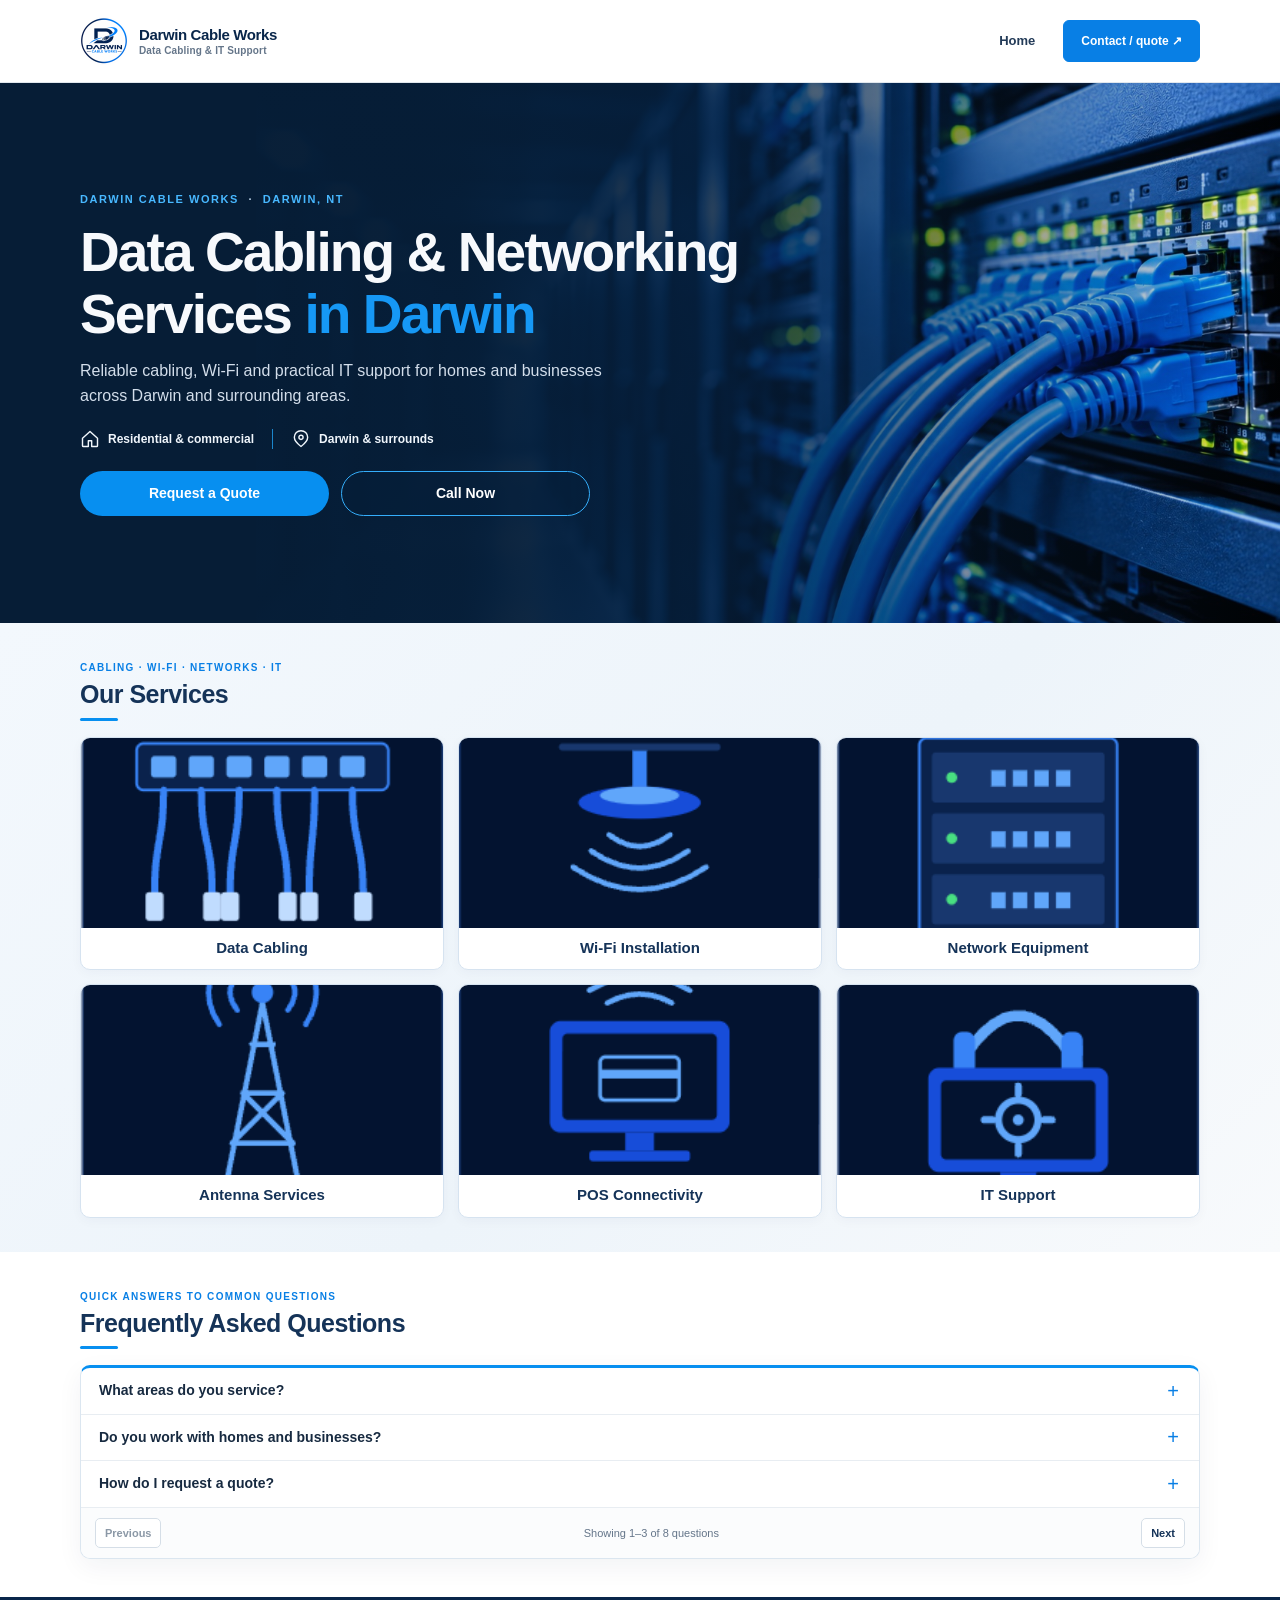
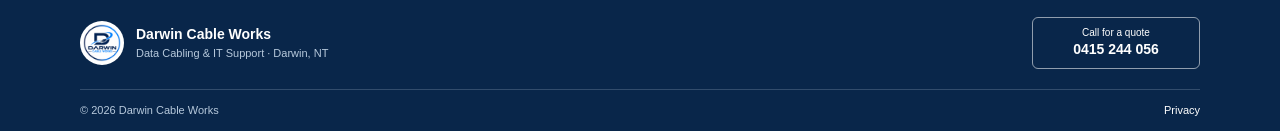
==== index.html @ 323f0bad "Add contact and index pages, implement enquiry form, and generate sitemap - Created contact.html and" ====
<!doctype html>
<html lang="en-AU">
<head>
  <meta charset="utf-8">
  <meta name="viewport" content="width=device-width, initial-scale=1">
  <meta name="theme-color" content="#09264a">
  <title>Data Cabling &amp; Networking in Darwin | Darwin Cable Works</title>
  <meta name="description" content="Data cabling, data points, Wi-Fi, antenna, POS and IT support across Darwin and the Northern Territory. Call 0415 244 056.">
  <meta property="og:type" content="website">
  <meta property="og:title" content="Data Cabling &amp; Networking in Darwin | Darwin Cable Works">
  <meta property="og:description" content="Data cabling, Wi-Fi setup, antenna services, POS connectivity and practical IT support for homes and businesses across Darwin and the Northern Territory.">
  <link rel="icon" href="assets/images/business-logo.png" type="image/png">
  <link rel="stylesheet" href="assets/site.css">
  <script defer src="assets/site.js"></script>
  <script type="application/ld+json">
  {
    "@context": "https://schema.org",
    "@type": "LocalBusiness",
    "name": "Darwin Cable Works",
    "description": "Data and structured cabling, data point installations, networking, Wi-Fi setup, antenna services, POS connectivity and practical IT support for residential and commercial customers in Darwin and across the Northern Territory.",
    "telephone": "+61 415 244 056",
    "areaServed": [{"@type":"City","name":"Darwin"},{"@type":"AdministrativeArea","name":"Northern Territory"}],
    "knowsAbout": ["Data cabling", "Structured cabling", "Data point installations", "Wi-Fi routers", "Wireless access points", "Network switches", "Antenna services", "POS connectivity", "Basic IT setup and troubleshooting"]
  }
  </script>
</head>
<body class="home-page">
  <a class="skip-link" href="#main">Skip to content</a>
  <header class="home-header">
    <div class="home-container home-brand-row">
      <a class="home-brand" href="index.html" aria-label="Darwin Cable Works home">
        <span class="home-brand-logo"><img src="assets/images/business-logo.png" alt="Darwin Cable Works" width="192" height="192"></span>
        <span class="home-brand-name">Darwin Cable Works<span>Data Cabling &amp; IT Support</span></span>
      </a>
      <button class="menu-toggle" type="button" aria-label="Open menu" aria-expanded="false" aria-controls="primary-nav"><span></span><span></span><span></span><span class="sr-only">Open menu</span></button>
      <nav class="primary-nav" id="primary-nav" aria-label="Main navigation">
        <a href="index.html" aria-current="page">Home</a>
        <a class="nav-cta" href="contact.html">Contact / quote ↗</a>
      </nav>
    </div>
  </header>
  <main id="main">
    <section class="home-hero">
      <div class="home-hero-image" aria-hidden="true">
        <img src="assets/images/hero-network-cables.jpg" alt="" width="1366" height="768" fetchpriority="high">
      </div>
      <div class="home-container home-hero-layout">
        <div class="home-hero-copy">
          <p class="home-hero-eyebrow">DARWIN CABLE WORKS <span>·</span> DARWIN, NT</p>
          <h1>Data Cabling &amp; Networking<br>Services <span>in Darwin</span></h1>
          <p>Reliable cabling, Wi-Fi and practical IT support for homes and businesses across Darwin and surrounding areas.</p>
          <ul class="home-hero-highlights" aria-label="Who we help and where we work">
            <li>
              <svg viewBox="0 0 24 24" aria-hidden="true"><path d="M3 11 12 3l9 8v9a1 1 0 0 1-1 1h-6v-7h-4v7H4a1 1 0 0 1-1-1z"/></svg>
              <span>Residential &amp; commercial</span>
            </li>
            <li>
              <svg viewBox="0 0 24 24" aria-hidden="true"><path d="M20 10c0 5-8 11-8 11S4 15 4 10a8 8 0 1 1 16 0Z"/><circle cx="12" cy="10" r="2.5"/></svg>
              <span>Darwin &amp; surrounds</span>
            </li>
          </ul>
          <div class="home-actions">
            <a class="home-button home-button-primary" href="contact.html">Request a Quote</a>
            <a class="home-button home-button-secondary" href="tel:+61415244056">Call Now</a>
          </div>
        </div>
      </div>
    </section>

    <section class="home-services" aria-labelledby="services-heading">
      <div class="home-container">
        <p class="home-section-kicker">Cabling · Wi-Fi · Networks · IT</p>
        <h2 id="services-heading">Our Services</h2>
        <div class="home-service-grid">
          <details class="home-service">
            <summary>
              <img class="home-service-art" src="assets/images/service-data-cabling.png" alt="" width="253" height="190" loading="lazy" decoding="async">
              <span class="home-service-label">Data Cabling</span>
              <span class="home-service-popup"><span class="home-service-popup-title">Data Cabling</span><span>Install data points and structured cabling for reliable wired connections at home or work.</span></span>
            </summary>
          </details>
          <details class="home-service">
            <summary>
              <img class="home-service-art" src="assets/images/service-wifi.png" alt="" width="253" height="190" loading="lazy" decoding="async">
              <span class="home-service-label">Wi-Fi Installation</span>
              <span class="home-service-popup"><span class="home-service-popup-title">Wi-Fi Installation</span><span>Get help setting up Wi-Fi routers and wireless access points for better coverage and connectivity.</span></span>
            </summary>
          </details>
          <details class="home-service">
            <summary>
              <img class="home-service-art" src="assets/images/service-network.png" alt="" width="253" height="190" loading="lazy" decoding="async">
              <span class="home-service-label">Network Equipment</span>
              <span class="home-service-popup"><span class="home-service-popup-title">Network Equipment</span><span>Set up and connect network switches and other equipment to keep your devices communicating.</span></span>
            </summary>
          </details>
          <details class="home-service">
            <summary>
              <img class="home-service-art" src="assets/images/service-antenna.png" alt="" width="253" height="190" loading="lazy" decoding="async">
              <span class="home-service-label">Antenna Services</span>
              <span class="home-service-popup"><span class="home-service-popup-title">Antenna Services</span><span>Get practical help with antenna installation and connectivity for your home or business.</span></span>
            </summary>
          </details>
          <details class="home-service">
            <summary>
              <img class="home-service-art" src="assets/images/service-pos.png" alt="" width="253" height="190" loading="lazy" decoding="async">
              <span class="home-service-label">POS Connectivity</span>
              <span class="home-service-popup"><span class="home-service-popup-title">POS Connectivity</span><span>Connect POS terminals and docket systems to your network to help keep business operations running.</span></span>
            </summary>
          </details>
          <details class="home-service">
            <summary>
              <img class="home-service-art" src="assets/images/service-it-support.png" alt="" width="253" height="190" loading="lazy" decoding="async">
              <span class="home-service-label">IT Support</span>
              <span class="home-service-popup"><span class="home-service-popup-title">IT Support</span><span>Get assistance with basic IT setup, troubleshooting and technical support for everyday issues.</span></span>
            </summary>
          </details>
        </div>
      </div>
    </section>

    <section class="home-faq" aria-labelledby="faq-heading">
      <div class="home-container">
        <p class="home-section-kicker">Quick answers to common questions</p>
        <h2 id="faq-heading">Frequently Asked Questions</h2>
        <div class="home-faq-card" data-faq-pagination>
          <div class="home-faq-page" data-faq-page>
            <details class="home-faq-item">
              <summary>What areas do you service?</summary>
              <p>Darwin Cable Works services Darwin and surrounding areas in the Northern Territory. <a href="contact.html">Contact us</a> to check whether we can assist at your location.</p>
            </details>
            <details class="home-faq-item">
              <summary>Do you work with homes and businesses?</summary>
              <p>Yes. We work with residential and commercial customers in Darwin, with services including data cabling, Wi-Fi installation and network connectivity. Tell us a little about your property and project when you <a href="contact.html">get in touch</a>.</p>
            </details>
            <details class="home-faq-item">
              <summary>How do I request a quote?</summary>
              <p><a href="contact.html">Send an enquiry</a> with a brief description of the work you need and your contact details, or call <a href="tel:+61415244056">0415 244 056</a>. We can discuss your cabling, Wi-Fi or networking requirements and the next step.</p>
            </details>
          </div>
          <div class="home-faq-page" data-faq-page hidden>
            <details class="home-faq-item">
              <summary>What services does Darwin Cable Works provide?</summary>
              <p>Darwin Cable Works provides data cabling, structured cabling, data point installations, networking, antenna services, Wi-Fi router setup, wireless access point installation, network switches and POS system connectivity across Darwin and the Northern Territory. We also offer basic IT setup, troubleshooting and technical support for residential, commercial and business customers. <a href="contact.html">Contact us</a> to discuss a practical solution for your needs.</p>
            </details>
            <details class="home-faq-item">
              <summary>Can you help with Wi-Fi coverage?</summary>
              <p>We provide Wi-Fi installation and can discuss connectivity concerns such as areas with a weak signal. The suitable setup depends on the property and existing network equipment, so share those details when you <a href="contact.html">contact Darwin Cable Works</a>.</p>
            </details>
            <details class="home-faq-item">
              <summary>Do you provide POS connectivity?</summary>
              <p>Yes. POS connectivity is one of our listed services. If your point-of-sale equipment needs a network connection or is having connectivity trouble, <a href="contact.html">contact us</a> with a brief description of your setup and the issue.</p>
            </details>
          </div>
          <div class="home-faq-page" data-faq-page hidden>
            <details class="home-faq-item">
              <summary>Can you help if my docket system is not working?</summary>
              <p>We can help investigate network or cabling connectivity problems affecting a docket system. When you get in touch, let us know what is not working and whether other devices on the network are affected. If the issue is with the system's software or provider, you may also need to contact that provider. <a href="contact.html">Send an enquiry</a> or call <a href="tel:+61415244056">0415 244 056</a>.</p>
            </details>
            <details class="home-faq-item">
              <summary>Can you help if my Wi-Fi access point (AP) is not working?</summary>
              <p>We can discuss Wi-Fi installation and connectivity issues involving an access point (AP). Tell us whether the AP has power, which devices are affected and when the problem began; this helps explain the issue. <a href="contact.html">Send Darwin Cable Works an enquiry</a> or call <a href="tel:+61415244056">0415 244 056</a> to discuss support in Darwin and surrounding areas.</p>
            </details>
          </div>
          <nav class="home-faq-pagination" aria-label="FAQ pages" hidden>
            <button type="button" data-faq-previous disabled>Previous</button>
            <span data-faq-status aria-live="polite"></span>
            <button type="button" data-faq-next>Next</button>
          </nav>
        </div>
      </div>
    </section>

  </main>
  <footer class="site-footer">
    <div class="container footer-compact">
      <a class="footer-brand" href="index.html" aria-label="Darwin Cable Works home">
        <img src="assets/images/business-logo.png" alt="" width="192" height="192">
        <span class="footer-brand-copy"><strong>Darwin Cable Works</strong><span>Data Cabling &amp; IT Support · Darwin, NT</span></span>
      </a>
      <a class="footer-telephone" href="tel:+61415244056"><span>Call for a quote</span><strong>0415 244 056</strong></a>
    </div>
    <div class="container footer-bottom"><span>© <span data-current-year>2026</span> Darwin Cable Works</span><a href="privacy.html">Privacy</a></div>
  </footer>
</body>
</html>
---- assets/site.css ----
:root {
  color-scheme: light;
  --navy: #09264a;
  --blue: #087fe5;
  --ink: #172a40;
  --muted: #647589;
  --line: #e1e7ed;
  --soft: #f5f7f9;
  --white: #fff;
  --body: Inter, "Segoe UI", Arial, sans-serif;
  --display: Inter, "Segoe UI", Arial, sans-serif;
  --container: 1120px;
}

* { box-sizing: border-box; }
html { scroll-behavior: smooth; scroll-padding-top: 88px; }
body { margin: 0; color: var(--ink); background: var(--white); font: 15px/1.7 var(--body); -webkit-font-smoothing: antialiased; }
img { display: block; max-width: 100%; }
a { color: inherit; text-decoration: none; }
button, input, select, textarea { font: inherit; }
a:focus-visible, button:focus-visible, input:focus-visible, textarea:focus-visible, select:focus-visible { outline: 3px solid #005fcc; outline-offset: 3px; }
.container { width: min(calc(100% - 48px), var(--container)); margin-inline: auto; }
.sr-only { position: absolute; width: 1px; height: 1px; padding: 0; margin: -1px; overflow: hidden; clip: rect(0,0,0,0); white-space: nowrap; border: 0; }
.skip-link { position: fixed; z-index: 1000; top: 8px; left: 8px; padding: 10px 14px; background: var(--white); color: var(--navy); transform: translateY(-150%); }
.skip-link:focus { transform: translateY(0); }

.primary-nav { display: flex; align-items: center; gap: 28px; color: #3e5064; font-size: 13px; font-weight: 550; }
.primary-nav > a:not(.nav-cta):hover { color: #0067c7; }
.nav-cta { padding: 10px 17px; border: 1px solid #087fe5; border-radius: 6px; color: var(--white); background: #087fe5; font-size: 12px; font-weight: 650; transition: background .18s, border-color .18s, box-shadow .18s, transform .18s; }
.nav-cta:hover { transform: translateY(-1px); border-color: #0067c7; background: #0067c7; box-shadow: 0 4px 12px rgba(8,127,229,.2); }
.menu-toggle { display: none; padding: 8px; border: 0; background: transparent; cursor: pointer; }
.menu-toggle span:not(.sr-only) { display: block; width: 22px; height: 2px; margin: 5px; background: var(--navy); }

h1, h2, h3, p { margin-top: 0; }
h1, h2, h3 { color: var(--navy); font-family: var(--display); line-height: 1.18; letter-spacing: -.035em; }
h1 { margin-bottom: 18px; font-size: clamp(40px, 5vw, 61px); font-weight: 650; }
h2 { margin-bottom: 15px; font-size: clamp(28px, 3.2vw, 38px); font-weight: 620; }
h3 { margin-bottom: 10px; font-size: 18px; font-weight: 600; }
.eyebrow { margin-bottom: 18px; color: #526a82; font-size: 10px; font-weight: 650; letter-spacing: 1.5px; text-transform: uppercase; }
.button-row { display: flex; align-items: center; flex-wrap: wrap; gap: 24px; }
.button { min-height: 46px; display: inline-flex; align-items: center; justify-content: center; gap: 10px; padding: 0 18px; border: 1px solid transparent; font-size: 12px; font-weight: 650; transition: background .18s, border .18s, color .18s; }
.button-primary { background: #0067c7; color: var(--white); }
.button-primary:hover { background: #0056a8; }
.button-outline { border-color: #c9d3dd; color: var(--navy); background: var(--white); }
.button-outline:hover { border-color: var(--navy); }
.not-found-actions { margin-top: 24px; }
/* Inner pages */
.page-hero { padding: 56px 0 48px; background: var(--soft); }
.breadcrumbs { margin-bottom: 18px; color: #596c80; font-size: 11px; }
.breadcrumbs a { color: #0067c7; text-decoration: underline; text-underline-offset: 2px; }
.page-hero h1 { max-width: 760px; font-size: clamp(36px, 4.5vw, 52px); }
.page-hero > .container > p:last-child { max-width: 680px; margin: 0; color: var(--muted); font-size: 15px; }
.page-content { padding: 60px 0 84px; }
.content-narrow { max-width: 790px; }
.content-narrow > p, .content-narrow li { color: #53667a; font-size: 14px; }
.content-narrow a { color: #0067c7; text-decoration: underline; text-underline-offset: 2px; }
.content-narrow h2 { margin: 32px 0 12px; font-size: 25px; }
.content-narrow ul { padding-left: 20px; }
.content-narrow li { margin: 7px 0; }
/* Contact form */
.contact-page-hero { padding-top: 28px; padding-bottom: 24px; }
.contact-page-hero h1 { max-width: 650px; }
.contact-page-hero .contact-intro { max-width: 570px; }
.contact-actions { display: flex; flex-wrap: wrap; gap: 10px; margin-top: 18px; }
.contact-actions .button { border-radius: 5px; }
.contact-content { padding-top: 30px; padding-bottom: 48px; background: #f7f9fc; }
.contact-layout { display: grid; grid-template-columns: minmax(0, 1.5fr) minmax(240px, .8fr); align-items: start; gap: 20px; }
.contact-form-card, .contact-help-card { border: 1px solid var(--line); border-radius: 8px; background: var(--white); box-shadow: 0 8px 24px rgba(9,38,74,.055); }
.contact-form-card { padding: 24px; }
.contact-form-heading { margin-bottom: 18px; }
.contact-form-heading .eyebrow { margin-bottom: 6px; }
.contact-form-heading h2 { margin-bottom: 5px; font-size: 23px; }
.contact-form-heading p { margin: 0; color: var(--muted); font-size: 13px; }
.enquiry-form { display: grid; grid-template-columns: 1fr 1fr; gap: 14px 12px; }
.form-field { display: flex; flex-direction: column; gap: 5px; }
.form-field.full, .form-status, .form-consent, .form-submit { grid-column: 1 / -1; }
.form-field label { color: var(--navy); font-size: 12px; font-weight: 600; }
.form-field input, .form-field textarea { width: 100%; min-height: 44px; padding: 10px 12px; border: 1px solid #cbd6e1; border-radius: 5px; color: var(--ink); background: var(--white); font-size: 14px; transition: border-color .16s, box-shadow .16s; }
.form-field textarea { min-height: 120px; resize: vertical; }
.form-field input:focus, .form-field textarea:focus { outline: 0; border-color: #078ff0; box-shadow: 0 0 0 3px rgba(8,127,229,.13); }
.form-help { color: var(--muted); font-size: 11px; }
.form-status { padding: 12px; border-left: 3px solid var(--blue); background: #eef6fc; color: var(--navy); font-size: 12px; }
.form-status[hidden] { display: none; }
.form-consent { margin: 0; padding: 12px 14px; border-left: 3px solid var(--blue); background: #f1f7fc; color: #51677c; font-size: 11px; }
.form-consent a { color: #0566bd; text-decoration: underline; text-underline-offset: 2px; }
.form-submit { justify-self: start; border-radius: 5px; cursor: pointer; }
.form-submit:disabled { opacity: .65; cursor: wait; }
.contact-side { display: grid; gap: 14px; }
.contact-help-card { padding: 20px 22px; }
.contact-help-card h2 { margin-bottom: 10px; font-size: 16px; letter-spacing: -.02em; }
.contact-help-card ul { display: grid; gap: 8px; margin: 0; padding: 0; color: #53667a; font-size: 13px; list-style: none; }
.contact-help-card li { position: relative; padding-left: 18px; }
.contact-help-card li::before { position: absolute; left: 0; color: #078ff0; content: "✓"; font-weight: 700; }

/* Footer */
.site-footer { color: #d7e4f2; background: #09264a; }
.footer-compact { display: flex; align-items: center; justify-content: space-between; gap: 20px; padding-block: 20px; }
.footer-brand { display: flex; align-items: center; gap: 12px; color: white; }
.footer-brand img { width: 44px; height: 44px; flex: 0 0 44px; padding: 3px; border-radius: 50%; background: white; object-fit: contain; }
.footer-brand-copy { display: grid; gap: 2px; }
.footer-brand-copy strong { font-size: 14px; font-weight: 700; line-height: 1.3; }
.footer-brand-copy > span { color: #b7c9dc; font-size: 11px; line-height: 1.4; }
.footer-bottom { display: flex; justify-content: space-between; gap: 14px; padding: 11px 0; border-top: 1px solid rgba(215,228,242,.2); color: #b7c9dc; font-size: 11px; }
.footer-bottom a { color: white; text-underline-offset: 3px; }
.footer-bottom a:hover { text-decoration: underline; }
.footer-telephone { display: grid; gap: 1px; min-width: 168px; padding: 8px 14px; border: 1px solid rgba(255,255,255,.55); border-radius: 6px; color: white; text-align: center; transition: background .18s, border-color .18s; }
.footer-telephone span { font-size: 10px; line-height: 1.3; }
.footer-telephone strong { font-size: 14px; line-height: 1.4; }
.footer-telephone:hover { border-color: #078ff0; background: #087fe5; }

@media (max-width: 760px) {
  .container { width: min(calc(100% - 36px), var(--container)); }
  .menu-toggle { display: block; }
  .primary-nav { position: absolute; top: 67px; right: 0; left: 0; display: none; align-items: stretch; gap: 0; padding: 10px 18px 18px; border-bottom: 1px solid var(--line); background: var(--white); }
  .primary-nav.is-open { display: flex; flex-direction: column; }
  .primary-nav > a:not(.nav-cta) { padding: 11px 5px; border-bottom: 1px solid var(--line); }
  .nav-cta { margin-top: 12px; text-align: center; }
  .home-header .primary-nav { top: 100%; right: 0; left: 0; padding: 10px 12px 14px; border-bottom: 1px solid var(--line); background: white; }
  .home-header .primary-nav > a:not(.nav-cta) { color: var(--navy); border-bottom-color: var(--line); }
  .home-header .nav-cta { margin-top: 10px; text-align: center; }
  .page-hero { padding: 42px 0 36px; }
  .page-content { padding: 42px 0 60px; }
  .contact-layout { grid-template-columns: minmax(0, 1.25fr) minmax(210px, .8fr); gap: 14px; }
  .contact-form-card { padding: 18px; }
  .footer-compact { padding-block: 16px; }
  .footer-brand { gap: 9px; }
  .footer-brand img { width: 40px; height: 40px; flex-basis: 40px; }
  .footer-brand-copy strong { font-size: 13px; }
  .footer-brand-copy > span { font-size: 10px; }
  .footer-telephone { min-width: 150px; }
  .footer-bottom { flex-wrap: wrap; }
}

@media (max-width: 480px) {
  h1 { font-size: 37px; }
  .button-row { gap: 16px; }
  .enquiry-form { grid-template-columns: 1fr; }
  .form-field.full, .form-status, .form-consent, .form-submit { grid-column: 1; }
  .contact-layout { grid-template-columns: 1fr; }
  .contact-content { padding-top: 22px; padding-bottom: 34px; }
  .contact-form-card { padding: 18px; }
  .contact-help-card { padding: 18px; }
  .footer-compact { align-items: stretch; flex-direction: column; gap: 12px; }
  .footer-telephone { display: flex; align-items: center; justify-content: space-between; min-width: 0; padding: 9px 12px; text-align: left; }
  .footer-telephone span { font-size: 11px; }
  .footer-bottom { font-size: 10px; }
}

@media (prefers-reduced-motion: reduce) {
  *, *::before, *::after { scroll-behavior: auto !important; transition-duration: .01ms !important; }
}

/* Compact, mobile-first homepage inspired by the supplied reference */
.home-page { color: #181818; }
.home-container { width: min(calc(100% - 26px), 1120px); margin-inline: auto; }
.home-header, .home-hero { color: #f7f9fc; background: #0b284b; }
.home-header { color: var(--navy); background: white; border-bottom: 1px solid #e1e7ed; }
.home-header { position: relative; z-index: 100; }
.home-brand-row { position: relative; min-height: 78px; display: flex; align-items: center; justify-content: space-between; gap: 16px; }
.home-brand { display: flex; align-items: center; gap: 11px; min-width: 0; }
.home-brand-logo { width: 48px; height: 48px; flex: 0 0 48px; overflow: hidden; border-radius: 50%; background: white; }
.home-brand-logo img { width: 100%; height: 100%; object-fit: contain; }
.home-brand-name { display: grid; gap: 1px; color: var(--navy); font-size: 15px; font-weight: 750; letter-spacing: -.025em; line-height: 1.2; }
.home-brand-name span { color: #647589; font-size: 10px; font-weight: 550; letter-spacing: .015em; }
.home-header .primary-nav { color: #233b58; }
.home-header .primary-nav > a:not(.nav-cta):hover { color: #0067c7; }
.home-header .nav-cta { border-color: #087fe5; color: #fff; }
.home-header .nav-cta:hover { border-color: #0067c7; color: #fff; background: #0067c7; }
.home-header .menu-toggle span:not(.sr-only) { background: var(--navy); }
.home-hero { position: relative; isolation: isolate; overflow: hidden; min-height: 430px; display: flex; align-items: center; padding: 48px 0; background: #061d36; }
.home-hero::before { position: absolute; z-index: -1; inset: 0; background: linear-gradient(90deg, #061d36 0%, rgba(6,29,54,.98) 37%, rgba(6,29,54,.82) 57%, rgba(6,29,54,.2) 100%); content: ""; }
.home-hero-layout { position: relative; z-index: 1; width: min(calc(100% - 26px), 1120px); }
.home-hero-copy { max-width: 660px; min-width: 0; }
.home-hero-image { position: absolute; z-index: -2; inset: 0 0 0 27%; overflow: hidden; }
.home-hero-image img { width: 100%; height: 100%; object-fit: cover; object-position: center; }
.home-hero-eyebrow { margin: 0 0 14px; color: #48b8ff; font-size: 11px; font-weight: 700; letter-spacing: .14em; }
.home-hero-eyebrow span { padding-inline: 5px; color: #c1d9ee; }
.home-hero h1 { max-width: 760px; margin: 0 0 14px; color: #f7f9fc; font-size: clamp(33px, 4.3vw, 56px); font-weight: 700; letter-spacing: -.035em; line-height: 1.12; }
.home-hero h1 span { color: #1698f5; }
.home-hero-copy > p:not(.home-hero-eyebrow) { max-width: 570px; margin: 0 0 20px; color: #d3deeb; font-size: 16px; line-height: 1.55; }
.home-hero-highlights { display: flex; flex-wrap: wrap; gap: 0; margin: 0 0 22px; padding: 0; list-style: none; }
.home-hero-highlights li { display: flex; align-items: center; gap: 8px; padding: 0 18px; color: #f0f6fc; font-size: 12px; font-weight: 550; }
.home-hero-highlights li:first-child { padding-left: 0; }
.home-hero-highlights li + li { border-left: 1px solid rgba(35,169,255,.75); }
.home-hero-highlights svg { width: 20px; height: 20px; flex: 0 0 auto; fill: none; stroke: #f0f6fc; stroke-width: 1.7; stroke-linecap: round; stroke-linejoin: round; }
.home-actions { display: grid; grid-template-columns: 1fr 1fr; gap: 8px; }
.home-button { min-height: 46px; display: inline-flex; align-items: center; justify-content: center; padding: 9px 22px; border: 1px solid transparent; border-radius: 999px; font-size: 14px; font-weight: 650; text-align: center; transition: background .16s, color .16s, border-color .16s, transform .16s; }
.home-button:hover { transform: translateY(-2px); }
.home-button-primary { color: white; background: #078ff0; }
.home-button-primary:hover { background: #0056a8; }
.home-button-secondary { border-color: #35aefb; color: white; background: rgba(5,31,57,.48); }
.home-button-secondary:hover { color: var(--navy); background: white; }
.home-services { position: relative; padding: 26px 0 24px; background: linear-gradient(135deg, #f3f8fd 0%, #edf4fa 55%, #f8fafc 100%); }
.home-section-kicker { margin: 0 0 5px; color: #087fe5; font-size: 10px; font-weight: 700; letter-spacing: .13em; line-height: 1.4; text-transform: uppercase; }
.home-services h2 { position: relative; margin: 0 0 14px; color: #153358; font-size: 21px; font-weight: 700; letter-spacing: -.02em; }
.home-services h2::after, .home-faq h2::after { display: block; width: 38px; height: 3px; margin-top: 8px; border-radius: 3px; background: #078ff0; content: ""; }
.home-service-grid { display: grid; grid-template-columns: repeat(2, minmax(0, 1fr)); gap: 10px; }
.home-service { position: relative; overflow: hidden; border: 1px solid #d6e3f0; border-radius: 10px; color: #153358; background: white; box-shadow: 0 3px 12px rgba(9,38,74,.035); animation: service-enter .45s ease-out both; transition: border-color .2s ease, box-shadow .2s ease, transform .2s ease; }
.home-service:nth-child(2) { animation-delay: 60ms; }
.home-service:nth-child(3) { animation-delay: 120ms; }
.home-service:nth-child(4) { animation-delay: 180ms; }
.home-service:nth-child(5) { animation-delay: 240ms; }
.home-service:nth-child(6) { animation-delay: 300ms; }
.home-service:hover, .home-service[open] { transform: translateY(-3px); border-color: #8fc7f5; box-shadow: 0 9px 22px rgba(9, 38, 74, .1); }
.home-service summary { position: relative; display: block; list-style: none; cursor: pointer; }
.home-service summary::-webkit-details-marker { display: none; }
.home-service summary:focus-visible { outline: 3px solid #078ff0; outline-offset: -3px; }
.home-service-art { display: block; width: 100%; aspect-ratio: 253 / 190; object-fit: cover; background: #0b1c35; transition: transform .25s ease; }
.home-service:hover .home-service-art { transform: scale(1.025); }
.home-service-label { display: block; padding: 10px 12px 12px; font-size: 14px; font-weight: 600; line-height: 1.3; text-align: center; }
.home-service-popup { display: none; gap: 7px; padding: 12px 14px; color: #dcecff; background: #0b1c35; font-size: 13px; line-height: 1.5; text-align: center; }
.home-service[open] .home-service-popup { display: grid; }
.home-service-popup-title { color: white; font-size: 15px; font-weight: 700; }
@media (hover: hover) {
  .home-service:hover .home-service-popup,
  .home-service:focus-within .home-service-popup { position: absolute; inset: 0; display: grid; align-content: center; padding: 20px; color: white; background: #0b1c35; font-size: 14px; }
}
.home-faq { padding: 26px 0; background: #fff; }
.home-faq h2 { margin: 0 0 14px; color: #153358; font-size: 21px; font-weight: 700; letter-spacing: -.02em; }
.home-faq-card { overflow: hidden; border: 1px solid #dbe6f0; border-top: 3px solid #078ff0; border-radius: 10px; background: white; box-shadow: 0 8px 26px rgba(9,38,74,.055); }
.home-faq-item { padding: 0 16px; transition: background-color .18s ease; }
.home-faq-item:hover { background: #f2f8fe; }
.home-faq-item + .home-faq-item { border-top: 1px solid #e8edf2; }
.home-faq-item summary { position: relative; padding: 13px 30px 13px 0; color: #172a40; font-size: 13px; font-weight: 600; line-height: 1.4; list-style: none; cursor: pointer; }
.home-faq-item summary::-webkit-details-marker { display: none; }
.home-faq-item summary::after { position: absolute; top: 50%; right: 2px; color: #087fe5; content: "+"; font-size: 20px; font-weight: 400; transform: translateY(-50%); transition: transform .2s ease; }
.home-faq-item summary:hover::after { transform: translateY(-50%) scale(1.2); }
.home-faq-item[open] summary::after { content: "−"; }
.home-faq-item[open] summary::after { transform: translateY(-50%) rotate(90deg); }
.home-faq-item summary:focus-visible { outline: 3px solid #005fcc; outline-offset: -3px; }
.home-faq-item p { margin: -2px 0 14px; padding-right: 22px; color: #53667a; font-size: 12px; line-height: 1.6; }
.home-faq-item[open] p { animation: faq-answer-enter .22s ease-out both; }
.home-faq-item p a { color: #0067c7; text-decoration: underline; text-underline-offset: 2px; }
.home-faq-pagination { display: flex; align-items: center; justify-content: space-between; gap: 12px; padding: 10px 14px; border-top: 1px solid #e8edf2; background: #fbfcfd; }
.home-faq-pagination[hidden] { display: none; }
.home-faq-pagination button { padding: 5px 9px; border: 1px solid #d5dee7; border-radius: 5px; color: #153358; background: white; font: inherit; font-size: 11px; font-weight: 600; cursor: pointer; }
.home-faq-pagination button:hover:not(:disabled) { border-color: #087fe5; color: #0067c7; }
.home-faq-pagination button:disabled { color: #8b98a6; cursor: not-allowed; }
.home-faq-pagination span { color: #647589; font-size: 11px; text-align: center; }
@keyframes service-enter {
  from { opacity: 0; transform: translateY(8px); }
  to { opacity: 1; transform: translateY(0); }
}

@keyframes faq-answer-enter {
  from { opacity: 0; transform: translateY(-3px); }
  to { opacity: 1; transform: translateY(0); }
}

@media (min-width: 761px) {
  .home-brand-row { min-height: 82px; }
  .home-hero { min-height: 540px; padding: 64px 0; }
  .home-hero-layout { width: min(calc(100% - 48px), 1120px); }
  .home-hero-copy { max-width: 780px; }
  .home-hero-image { inset-inline-start: 20%; }
  .home-hero::before { background: linear-gradient(90deg, #061d36 0%, rgba(6,29,54,.98) 36%, rgba(6,29,54,.84) 54%, rgba(6,29,54,.08) 100%); }
  .home-actions { max-width: 510px; gap: 12px; }
  .home-button { min-height: 45px; }
  .home-services { padding: 38px 0 34px; }
  .home-services h2 { margin-bottom: 16px; font-size: 25px; }
  .home-service-grid { grid-template-columns: repeat(3, minmax(0, 1fr)); gap: 14px; }
  .home-service-label { font-size: 15px; }
  .home-faq { padding: 38px 0; }
  .home-faq h2 { margin-bottom: 16px; font-size: 25px; }
  .home-faq-item { padding-inline: 18px; }
  .home-faq-item summary { font-size: 14px; }
  .home-faq-item p { font-size: 13px; }
}

@media (max-width: 420px) {
  .home-container { width: calc(100% - 24px); }
  .home-brand-row { min-height: 68px; gap: 8px; }
  .home-brand { gap: 8px; }
  .home-brand-logo { width: 40px; height: 40px; flex-basis: 40px; }
  .home-brand-name { font-size: 13px; }
  .home-brand-name span { font-size: 9px; }
  .home-hero { min-height: 0; padding: 36px 0 32px; }
  .home-hero::before { background: linear-gradient(90deg, rgba(6,29,54,.93), rgba(6,29,54,.76)); }
  .home-hero-image { inset-inline-start: 0; opacity: .72; }
  .home-hero-image img { object-position: 62% center; }
  .home-hero h1 { font-size: clamp(30px, 8vw, 38px); }
  .home-hero-copy > p:not(.home-hero-eyebrow) { font-size: 14px; }
  .home-hero-highlights { gap: 10px 0; }
  .home-hero-highlights li { padding-inline: 10px; font-size: 11px; }
  .home-hero-highlights li:first-child { padding-left: 0; }
  .home-actions { max-width: 420px; }
  .home-button { min-height: 42px; padding-inline: 16px; font-size: 12px; }
  .home-button { min-height: 37px; padding-inline: 8px; font-size: 12px; }
  .home-service-label { font-size: 13px; }
}

@media (prefers-reduced-motion: reduce) {
  .home-service, .home-faq-item[open] p { animation: none; }
  .home-service, .home-service-art, .home-faq-item, .home-faq-item summary::after { transition: none; }
  .home-service:hover { transform: none; }
}
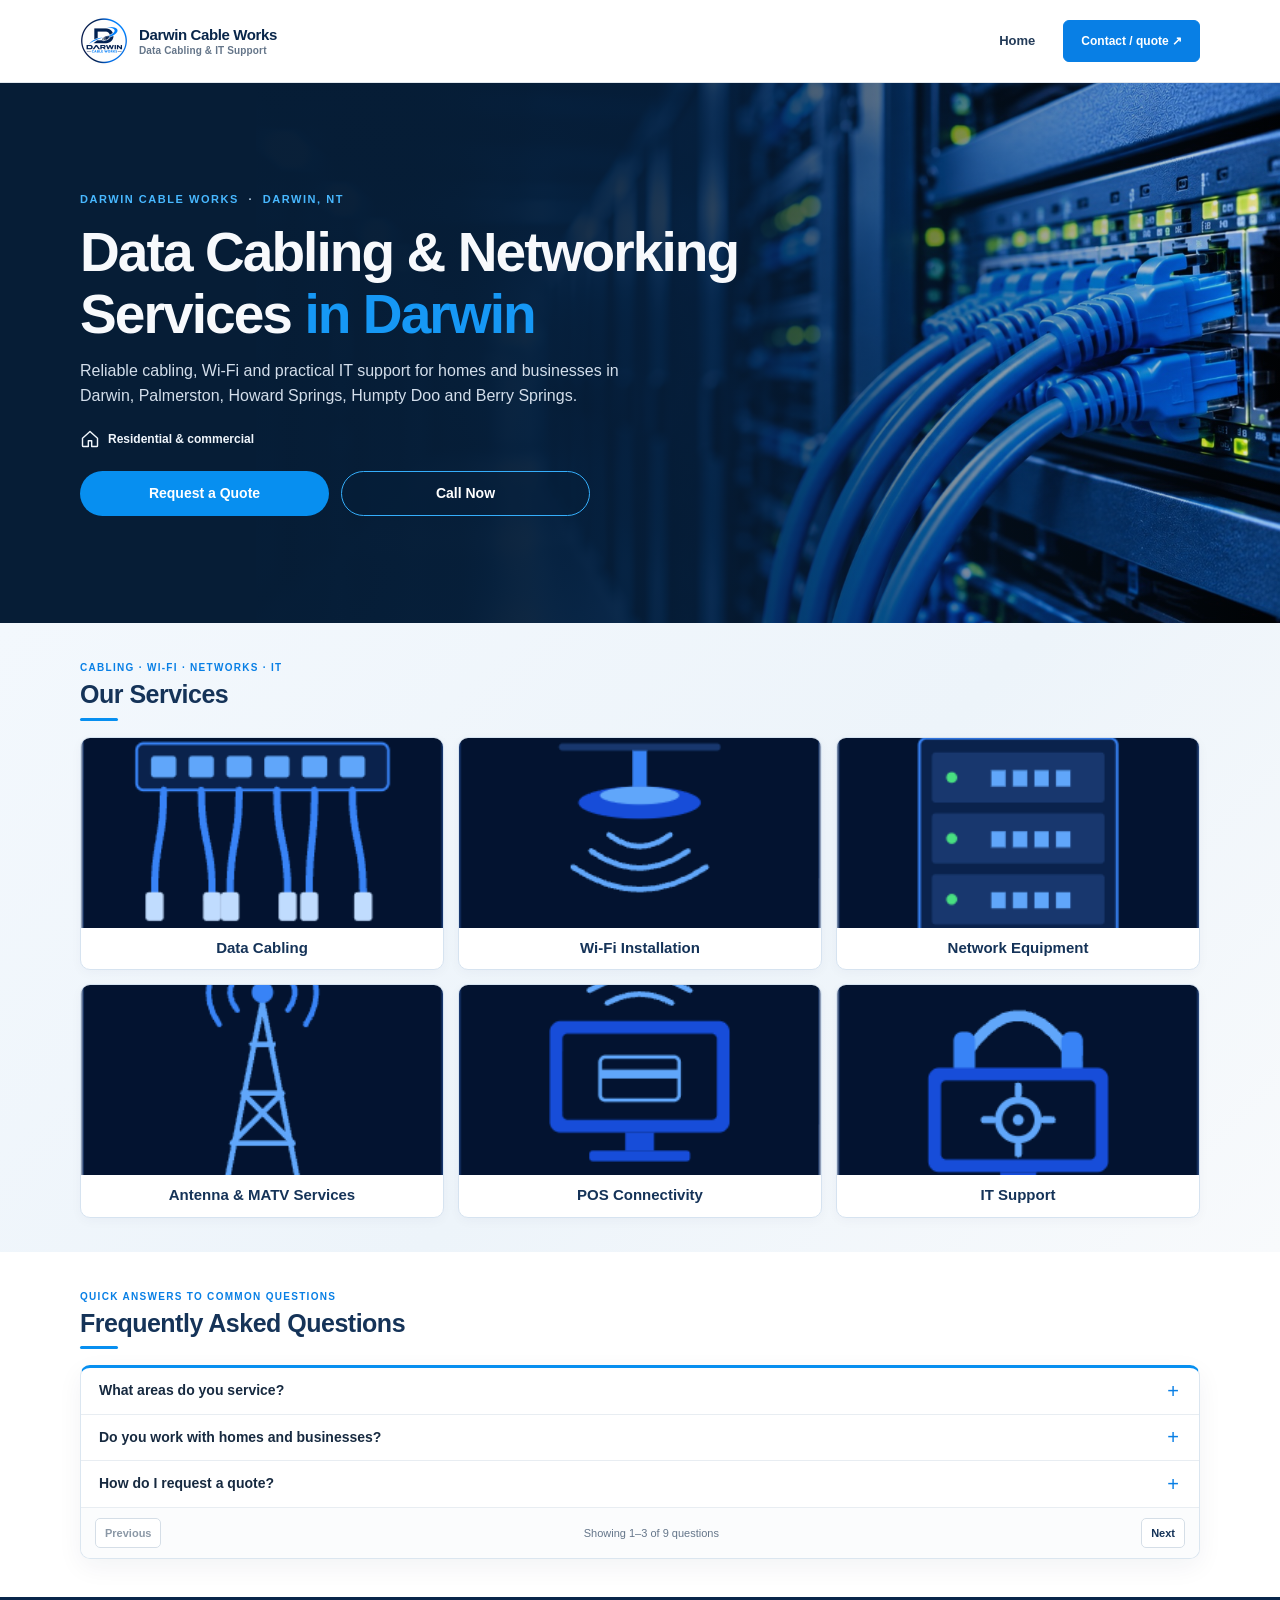
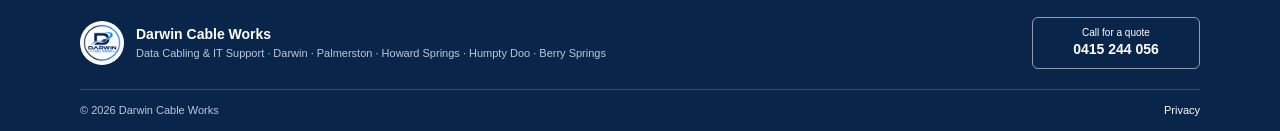
==== commit abe9d39a: "Improve local service-area SEO Name confirmed service areas, clarify MATV and computer setup, and re" ====
--- a/index.html
+++ b/index.html
@@ -5,10 +5,21 @@
   <meta name="viewport" content="width=device-width, initial-scale=1">
   <meta name="theme-color" content="#09264a">
   <title>Data Cabling &amp; Networking in Darwin | Darwin Cable Works</title>
-  <meta name="description" content="Data cabling, data points, Wi-Fi, antenna, POS and IT support across Darwin and the Northern Territory. Call 0415 244 056.">
+  <meta name="description" content="Data cabling, data points, Wi-Fi, antenna, POS and IT support in Darwin, Palmerston, Howard Springs, Humpty Doo and Berry Springs. Call 0415 244 056.">
+  <link rel="canonical" href="https://aayushtiwari115.github.io/Darwin-Cable-Works/">
   <meta property="og:type" content="website">
+  <meta property="og:site_name" content="Darwin Cable Works">
+  <meta property="og:locale" content="en_AU">
+  <meta property="og:url" content="https://aayushtiwari115.github.io/Darwin-Cable-Works/">
   <meta property="og:title" content="Data Cabling &amp; Networking in Darwin | Darwin Cable Works">
-  <meta property="og:description" content="Data cabling, Wi-Fi setup, antenna services, POS connectivity and practical IT support for homes and businesses across Darwin and the Northern Territory.">
+  <meta property="og:description" content="Data cabling, Wi-Fi setup, antenna services, POS connectivity and practical IT support in Darwin, Palmerston, Howard Springs, Humpty Doo and Berry Springs.">
+  <meta property="og:image" content="https://aayushtiwari115.github.io/Darwin-Cable-Works/assets/images/hero-network-cables.jpg">
+  <meta property="og:image:alt" content="Blue network cables representing Darwin Cable Works data cabling services">
+  <meta name="twitter:card" content="summary_large_image">
+  <meta name="twitter:title" content="Data Cabling &amp; Networking in Darwin | Darwin Cable Works">
+  <meta name="twitter:description" content="Data cabling, Wi-Fi setup, antenna services, POS connectivity and practical IT support in Darwin, Palmerston, Howard Springs, Humpty Doo and Berry Springs.">
+  <meta name="twitter:image" content="https://aayushtiwari115.github.io/Darwin-Cable-Works/assets/images/hero-network-cables.jpg">
+  <meta name="twitter:image:alt" content="Blue network cables representing Darwin Cable Works data cabling services">
   <link rel="icon" href="assets/images/business-logo.png" type="image/png">
   <link rel="stylesheet" href="assets/site.css">
   <script defer src="assets/site.js"></script>
@@ -17,10 +28,16 @@
     "@context": "https://schema.org",
     "@type": "LocalBusiness",
     "name": "Darwin Cable Works",
-    "description": "Data and structured cabling, data point installations, networking, Wi-Fi setup, antenna services, POS connectivity and practical IT support for residential and commercial customers in Darwin and across the Northern Territory.",
+    "description": "Data and structured cabling, data point installations, networking, Wi-Fi setup, antenna and MATV services, POS connectivity and practical IT support for residential and commercial customers in Darwin, Palmerston, Howard Springs, Humpty Doo and Berry Springs.",
     "telephone": "+61 415 244 056",
-    "areaServed": [{"@type":"City","name":"Darwin"},{"@type":"AdministrativeArea","name":"Northern Territory"}],
-    "knowsAbout": ["Data cabling", "Structured cabling", "Data point installations", "Wi-Fi routers", "Wireless access points", "Network switches", "Antenna services", "POS connectivity", "Basic IT setup and troubleshooting"]
+    "areaServed": [
+      {"@type":"City","name":"Darwin"},
+      {"@type":"Place","name":"Palmerston"},
+      {"@type":"Place","name":"Howard Springs"},
+      {"@type":"Place","name":"Humpty Doo"},
+      {"@type":"Place","name":"Berry Springs"}
+    ],
+    "knowsAbout": ["Data cabling", "Structured cabling", "Data point installations", "Wi-Fi routers", "Wireless access points", "Network switches", "Antenna services", "MATV systems", "POS connectivity", "Basic IT setup and troubleshooting"]
   }
   </script>
 </head>
@@ -48,15 +65,11 @@
         <div class="home-hero-copy">
           <p class="home-hero-eyebrow">DARWIN CABLE WORKS <span>·</span> DARWIN, NT</p>
           <h1>Data Cabling &amp; Networking<br>Services <span>in Darwin</span></h1>
-          <p>Reliable cabling, Wi-Fi and practical IT support for homes and businesses across Darwin and surrounding areas.</p>
+          <p>Reliable cabling, Wi-Fi and practical IT support for homes and businesses in Darwin, Palmerston, Howard Springs, Humpty Doo and Berry Springs.</p>
           <ul class="home-hero-highlights" aria-label="Who we help and where we work">
             <li>
               <svg viewBox="0 0 24 24" aria-hidden="true"><path d="M3 11 12 3l9 8v9a1 1 0 0 1-1 1h-6v-7h-4v7H4a1 1 0 0 1-1-1z"/></svg>
               <span>Residential &amp; commercial</span>
-            </li>
-            <li>
-              <svg viewBox="0 0 24 24" aria-hidden="true"><path d="M20 10c0 5-8 11-8 11S4 15 4 10a8 8 0 1 1 16 0Z"/><circle cx="12" cy="10" r="2.5"/></svg>
-              <span>Darwin &amp; surrounds</span>
             </li>
           </ul>
           <div class="home-actions">
@@ -96,8 +109,8 @@
           <details class="home-service">
             <summary>
               <img class="home-service-art" src="assets/images/service-antenna.png" alt="" width="253" height="190" loading="lazy" decoding="async">
-              <span class="home-service-label">Antenna Services</span>
-              <span class="home-service-popup"><span class="home-service-popup-title">Antenna Services</span><span>Get practical help with antenna installation and connectivity for your home or business.</span></span>
+              <span class="home-service-label">Antenna &amp; MATV Services</span>
+              <span class="home-service-popup"><span class="home-service-popup-title">Antenna &amp; MATV Services</span><span>Get practical help with antenna and MATV installation and connectivity for your home or business.</span></span>
             </summary>
           </details>
           <details class="home-service">
@@ -126,7 +139,7 @@
           <div class="home-faq-page" data-faq-page>
             <details class="home-faq-item">
               <summary>What areas do you service?</summary>
-              <p>Darwin Cable Works services Darwin and surrounding areas in the Northern Territory. <a href="contact.html">Contact us</a> to check whether we can assist at your location.</p>
+              <p>Darwin Cable Works services Darwin, Palmerston, Howard Springs, Humpty Doo and Berry Springs. <a href="contact.html">Contact us</a> to check whether we can assist at your location.</p>
             </details>
             <details class="home-faq-item">
               <summary>Do you work with homes and businesses?</summary>
@@ -140,7 +153,7 @@
           <div class="home-faq-page" data-faq-page hidden>
             <details class="home-faq-item">
               <summary>What services does Darwin Cable Works provide?</summary>
-              <p>Darwin Cable Works provides data cabling, structured cabling, data point installations, networking, antenna services, Wi-Fi router setup, wireless access point installation, network switches and POS system connectivity across Darwin and the Northern Territory. We also offer basic IT setup, troubleshooting and technical support for residential, commercial and business customers. <a href="contact.html">Contact us</a> to discuss a practical solution for your needs.</p>
+              <p>Darwin Cable Works provides data cabling, structured cabling, data point installations, networking, antenna and MATV services, Wi-Fi router setup, wireless access point installation, network switches and POS system connectivity in Darwin, Palmerston, Howard Springs, Humpty Doo and Berry Springs. We also offer basic IT setup, troubleshooting and technical support for residential, commercial and business customers. <a href="contact.html">Contact us</a> to discuss a practical solution for your needs.</p>
             </details>
             <details class="home-faq-item">
               <summary>Can you help with Wi-Fi coverage?</summary>
@@ -158,7 +171,11 @@
             </details>
             <details class="home-faq-item">
               <summary>Can you help if my Wi-Fi access point (AP) is not working?</summary>
-              <p>We can discuss Wi-Fi installation and connectivity issues involving an access point (AP). Tell us whether the AP has power, which devices are affected and when the problem began; this helps explain the issue. <a href="contact.html">Send Darwin Cable Works an enquiry</a> or call <a href="tel:+61415244056">0415 244 056</a> to discuss support in Darwin and surrounding areas.</p>
+              <p>We can discuss Wi-Fi installation and connectivity issues involving an access point (AP). Tell us whether the AP has power, which devices are affected and when the problem began; this helps explain the issue. <a href="contact.html">Send Darwin Cable Works an enquiry</a> or call <a href="tel:+61415244056">0415 244 056</a> to discuss support in Darwin, Palmerston, Howard Springs, Humpty Doo or Berry Springs.</p>
+            </details>
+            <details class="home-faq-item">
+              <summary>Can you help set up a computer and connect its devices?</summary>
+              <p>Darwin Cable Works can help with basic computer setup and connecting devices such as printers to your Wi-Fi or network. Tell us what equipment you have and what you need help setting up when you <a href="contact.html">send an enquiry</a>.</p>
             </details>
           </div>
           <nav class="home-faq-pagination" aria-label="FAQ pages" hidden>
@@ -175,7 +192,7 @@
     <div class="container footer-compact">
       <a class="footer-brand" href="index.html" aria-label="Darwin Cable Works home">
         <img src="assets/images/business-logo.png" alt="" width="192" height="192">
-        <span class="footer-brand-copy"><strong>Darwin Cable Works</strong><span>Data Cabling &amp; IT Support · Darwin, NT</span></span>
+        <span class="footer-brand-copy"><strong>Darwin Cable Works</strong><span>Data Cabling &amp; IT Support · Darwin · Palmerston · Howard Springs · Humpty Doo · Berry Springs</span></span>
       </a>
       <a class="footer-telephone" href="tel:+61415244056"><span>Call for a quote</span><strong>0415 244 056</strong></a>
     </div>
--- a/assets/site.css
+++ b/assets/site.css
@@ -120,8 +120,10 @@
   .home-header .nav-cta { margin-top: 10px; text-align: center; }
   .page-hero { padding: 42px 0 36px; }
   .page-content { padding: 42px 0 60px; }
-  .contact-layout { grid-template-columns: minmax(0, 1.25fr) minmax(210px, .8fr); gap: 14px; }
+  .contact-layout { grid-template-columns: 1fr; gap: 14px; }
   .contact-form-card { padding: 18px; }
+  .enquiry-form { grid-template-columns: 1fr; }
+  .form-field.full, .form-status, .form-consent, .form-submit { grid-column: 1; }
   .footer-compact { padding-block: 16px; }
   .footer-brand { gap: 9px; }
   .footer-brand img { width: 40px; height: 40px; flex-basis: 40px; }
@@ -134,9 +136,6 @@
 @media (max-width: 480px) {
   h1 { font-size: 37px; }
   .button-row { gap: 16px; }
-  .enquiry-form { grid-template-columns: 1fr; }
-  .form-field.full, .form-status, .form-consent, .form-submit { grid-column: 1; }
-  .contact-layout { grid-template-columns: 1fr; }
   .contact-content { padding-top: 22px; padding-bottom: 34px; }
   .contact-form-card { padding: 18px; }
   .contact-help-card { padding: 18px; }
